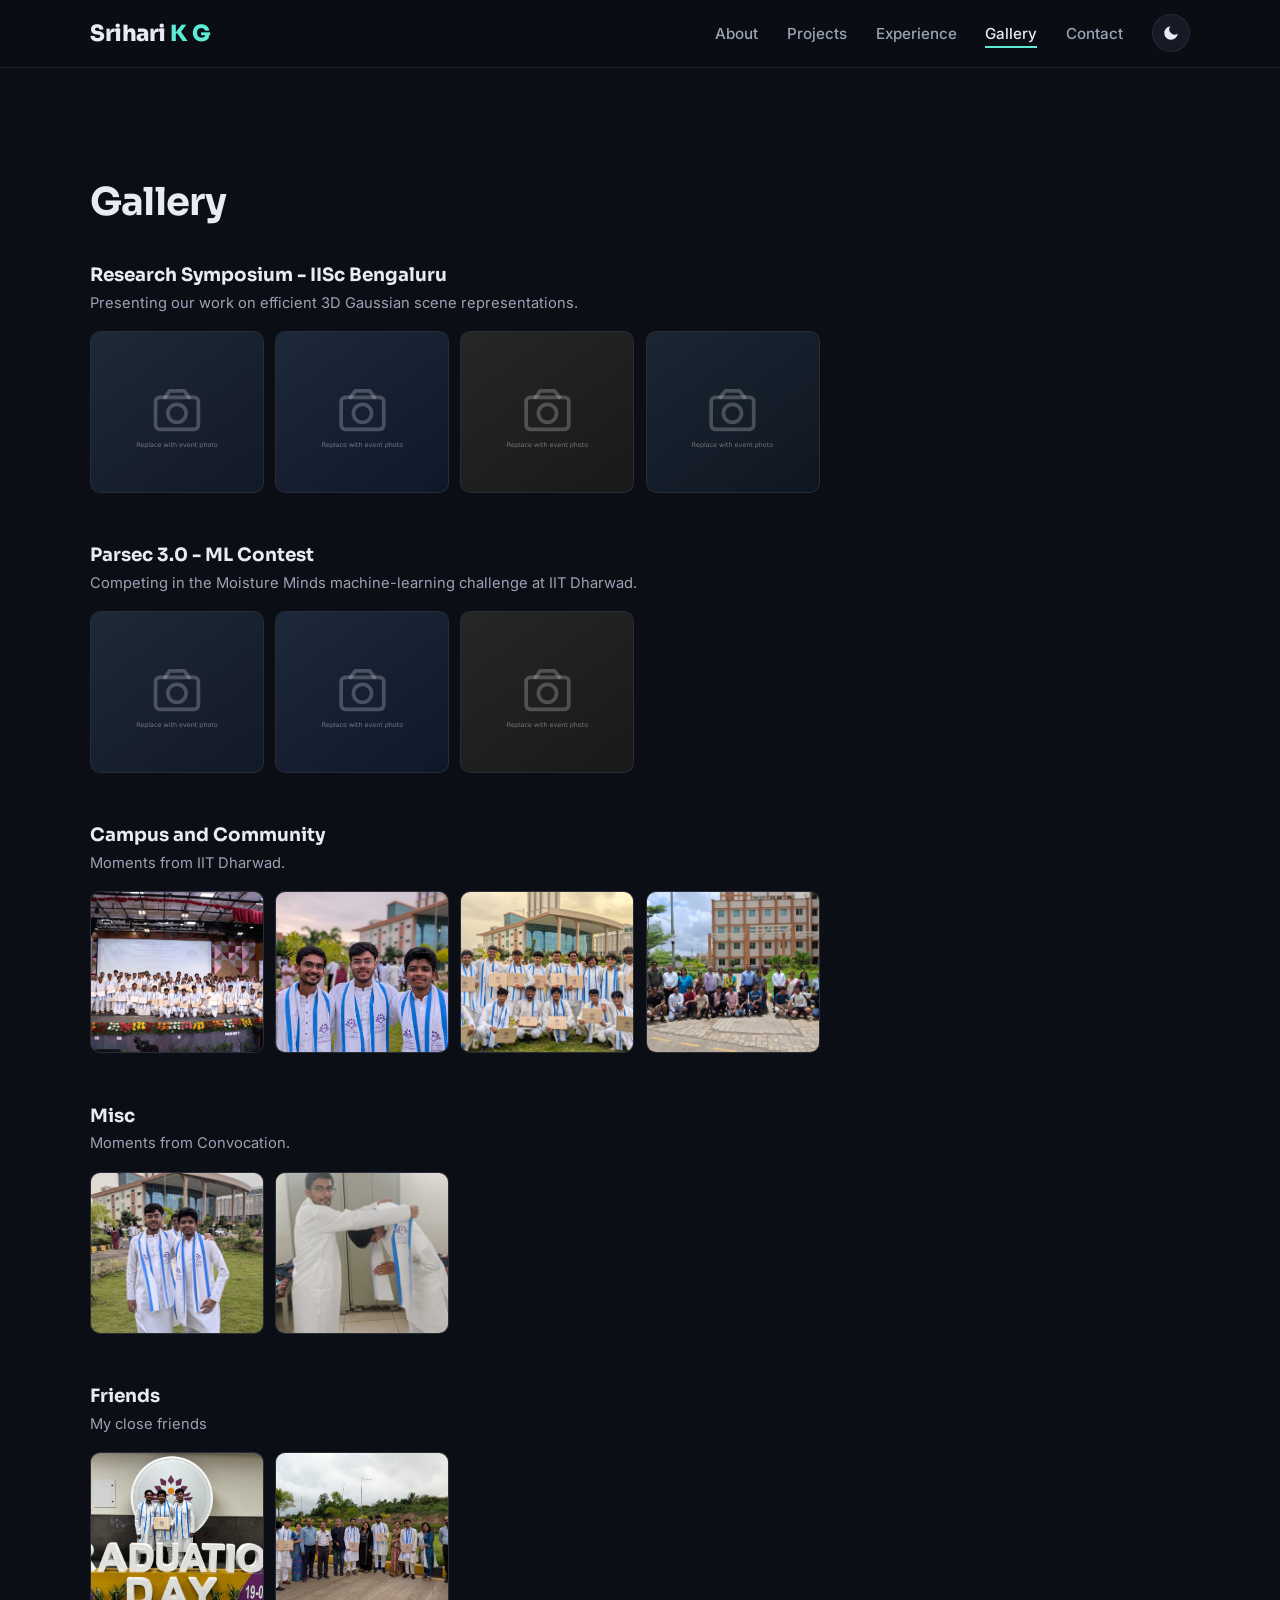
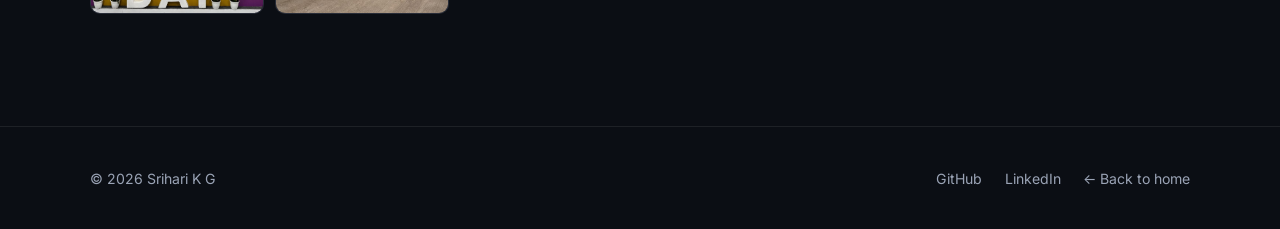
==== gallery.html @ bcfb6f8f "portfolio site" ====
<!DOCTYPE html>
<html lang="en">
<head>
  <meta charset="UTF-8" />
  <meta name="viewport" content="width=device-width, initial-scale=1.0" />

  <title>Gallery — Srihari K G</title>
  <meta name="description" content="Event photos — Srihari K G. Research symposiums, contests and campus life at IISc Bengaluru and IIT Dharwad." />
  <meta name="author" content="Srihari K G" />
  <link rel="canonical" href="https://sriharikg2003.github.io/gallery.html" />
  <link rel="icon" type="image/svg+xml" href="assets/favicon.svg" />
  <meta name="theme-color" content="#0b0e14" />

  <link rel="preconnect" href="https://fonts.googleapis.com" />
  <link rel="preconnect" href="https://fonts.gstatic.com" crossorigin />
  <link rel="stylesheet" href="https://fonts.googleapis.com/css2?family=Sora:wght@400;600;700;800&family=Inter:wght@400;500;600&display=swap" media="print" onload="this.media='all'" />
  <noscript><link rel="stylesheet" href="https://fonts.googleapis.com/css2?family=Sora:wght@400;600;700;800&family=Inter:wght@400;500;600&display=swap" /></noscript>

  <link rel="stylesheet" href="css/style.css" />

  <!-- Set theme before paint to avoid flash of wrong theme -->
  <script>
    document.documentElement.dataset.theme = localStorage.getItem('theme') || 'dark';
  </script>
</head>
<body>

  <a class="skip-link" href="#main">Skip to content</a>

  <!-- ============ HEADER / NAV (links back to the main page) ============ -->
  <header class="site-header" id="top">
    <nav class="nav container" aria-label="Primary">
      <a class="nav__logo" href="index.html" aria-label="Home">Srihari <span class="accent">K G</span></a>

      <button class="nav__toggle" aria-label="Open menu" aria-expanded="false" aria-controls="nav-menu">
        <span></span><span></span><span></span>
      </button>

      <ul class="nav__menu" id="nav-menu">
        <li><a href="index.html#about" class="nav__link">About</a></li>
        <li><a href="index.html#projects" class="nav__link">Projects</a></li>
        <li><a href="index.html#experience" class="nav__link">Experience</a></li>
        <li><a href="gallery.html" class="nav__link is-active" aria-current="page">Gallery</a></li>
        <li><a href="index.html#contact" class="nav__link">Contact</a></li>
        <li>
          <button class="theme-toggle" id="theme-toggle" aria-label="Toggle dark / light mode">
            <svg class="icon-sun" viewBox="0 0 24 24" width="18" height="18" aria-hidden="true"><circle cx="12" cy="12" r="5" fill="currentColor"/><g stroke="currentColor" stroke-width="2" stroke-linecap="round"><path d="M12 2v2M12 20v2M4.9 4.9l1.4 1.4M17.7 17.7l1.4 1.4M2 12h2M20 12h2M4.9 19.1l1.4-1.4M17.7 6.3l1.4-1.4"/></g></svg>
            <svg class="icon-moon" viewBox="0 0 24 24" width="18" height="18" aria-hidden="true"><path fill="currentColor" d="M21 12.8A9 9 0 1 1 11.2 3a7 7 0 0 0 9.8 9.8z"/></svg>
          </button>
        </li>
      </ul>
    </nav>
  </header>

  <main id="main">
    <!-- ============ GALLERY ============ -->
    <section class="section gallery" id="gallery" aria-labelledby="gallery-title">
      <div class="container">
        <h2 class="section__title reveal" id="gallery-title">Gallery</h2>
        <!-- Event photo groups rendered from js/gallery.js
             (auto-generated from assets/gallery/ folders) -->
        <div id="gallery-events"></div>
      </div>
    </section>
  </main>

  <!-- ============ FOOTER ============ -->
  <footer class="footer">
    <div class="container footer__inner">
      <p>© <span id="year"></span> Srihari K G</p>
      <ul class="footer__links">
        <li><a href="https://github.com/sriharikg2003/" target="_blank" rel="noopener">GitHub</a></li>
        <li><a href="https://www.linkedin.com/in/srihari-k-g-91931a1ab/" target="_blank" rel="noopener">LinkedIn</a></li>
        <li><a href="index.html">← Back to home</a></li>
      </ul>
    </div>
  </footer>

  <!-- ============ LIGHTBOX MODAL (populated by JS) ============ -->
  <div class="lightbox" id="lightbox" role="dialog" aria-modal="true" aria-labelledby="lb-title" hidden>
    <div class="lightbox__backdrop" data-lb-close></div>
    <div class="lightbox__panel">
      <button class="lightbox__close" data-lb-close aria-label="Close dialog">✕</button>

      <div class="lightbox__media">
        <button class="lightbox__nav lightbox__nav--prev" data-lb-prev aria-label="Previous image">‹</button>
        <img class="lightbox__img" id="lb-img" src="" alt="" />
        <button class="lightbox__nav lightbox__nav--next" data-lb-next aria-label="Next image">›</button>
        <div class="lightbox__dots" id="lb-dots" aria-hidden="true"></div>
      </div>

      <div class="lightbox__body">
        <h3 id="lb-title"></h3>
        <p id="lb-desc"></p>
        <ul class="lightbox__stack" id="lb-stack" aria-label="Tech stack"></ul>
        <div class="lightbox__links" id="lb-links"></div>
      </div>
    </div>
  </div>

  <script src="js/data.js"></script>
  <script src="js/gallery.js"></script>
  <script src="js/main.js"></script>
</body>
</html>
---- css/style.css ----
/* ============================================================
   style.css — Srihari K G portfolio
   Design tokens → base → components → sections → responsive
   ============================================================ */

/* ---------- 1. Design tokens ---------- */
:root {
  /* type */
  --font-display: 'Sora', system-ui, -apple-system, sans-serif;
  --font-body: 'Inter', system-ui, -apple-system, sans-serif;

  /* fluid type scale */
  --fs-hero: clamp(2.6rem, 8vw, 5.5rem);
  --fs-h2: clamp(1.6rem, 4vw, 2.4rem);
  --fs-lg: clamp(1.05rem, 2vw, 1.25rem);

  /* layout */
  --container: 1100px;
  --radius: 14px;
  --gutter: clamp(1rem, 4vw, 2rem);

  /* motion */
  --ease: cubic-bezier(.22, .61, .36, 1);
  --speed: .45s;
}

/* dark theme (default) */
:root[data-theme='dark'] {
  --bg: #0b0e14;
  --bg-alt: #11141d;
  --surface: #161a26;
  --surface-2: #1d2230;
  --text: #e8ebf2;
  --text-muted: #9aa3b5;
  --accent: #5eead4;          /* teal */
  --accent-2: #818cf8;        /* indigo */
  --accent-contrast: #052e2b; /* text on accent */
  --border: rgba(255, 255, 255, .08);
  --shadow: 0 20px 50px -20px rgba(0, 0, 0, .6);
  --blob-opacity: .35;
}

/* light theme */
:root[data-theme='light'] {
  --bg: #f8f9fc;
  --bg-alt: #eef1f7;
  --surface: #ffffff;
  --surface-2: #f1f3f9;
  --text: #171c28;
  --text-muted: #5a647a;
  --accent: #0d9488;
  --accent-2: #6366f1;
  --accent-contrast: #ffffff;
  --border: rgba(20, 26, 40, .1);
  --shadow: 0 20px 50px -25px rgba(30, 40, 70, .25);
  --blob-opacity: .22;
}

/* ---------- 2. Base / reset ---------- */
*, *::before, *::after { box-sizing: border-box; }

html {
  scroll-behavior: smooth;
  scroll-padding-top: 5rem; /* offset for sticky header */
}

body {
  margin: 0;
  font-family: var(--font-body);
  font-size: 1rem;
  line-height: 1.65;
  color: var(--text);
  background: var(--bg);
  transition: background var(--speed), color var(--speed);
  -webkit-font-smoothing: antialiased;
}

img { max-width: 100%; display: block; }
ul { list-style: none; margin: 0; padding: 0; }
a { color: var(--accent); text-decoration: none; }
a:hover { text-decoration: none; }

h1, h2, h3 { font-family: var(--font-display); line-height: 1.15; margin: 0 0 .6em; }

.container { width: min(var(--container), 100% - 2 * var(--gutter)); margin-inline: auto; }
.accent { color: var(--accent); }

/* visible focus for keyboard users */
:focus-visible { outline: 2px solid var(--accent); outline-offset: 3px; border-radius: 4px; }

.skip-link {
  position: absolute; left: -999px; top: 0; z-index: 100;
  background: var(--accent); color: var(--accent-contrast);
  padding: .6rem 1rem; border-radius: 0 0 8px 0; font-weight: 600;
}
.skip-link:focus { left: 0; }

/* ---------- 4. Header / nav ---------- */
.site-header {
  position: sticky; top: 0; z-index: 50;
  background: color-mix(in srgb, var(--bg) 80%, transparent);
  backdrop-filter: blur(12px);
  -webkit-backdrop-filter: blur(12px);
  border-bottom: 1px solid var(--border);
  transition: background var(--speed);
}

.nav {
  display: flex; align-items: center; justify-content: space-between;
  padding-block: .9rem;
}

.nav__logo {
  font-family: var(--font-display);
  font-weight: 800; font-size: 1.4rem;
  color: var(--text); letter-spacing: -.02em;
}

.nav__menu { display: flex; align-items: center; gap: 1.8rem; }

.nav__link {
  color: var(--text-muted); font-weight: 500; font-size: .95rem;
  position: relative; padding-block: .3rem;
  transition: color .25s;
}
.nav__link::after {
  content: ''; position: absolute; left: 0; bottom: 0;
  width: 100%; height: 2px; background: var(--accent);
  transform: scaleX(0); transform-origin: right;
  transition: transform .3s var(--ease);
}
.nav__link:hover, .nav__link.is-active { color: var(--text); }
.nav__link:hover::after, .nav__link.is-active::after { transform: scaleX(1); transform-origin: left; }

/* theme toggle */
.theme-toggle {
  display: grid; place-items: center;
  width: 38px; height: 38px;
  border: 1px solid var(--border); border-radius: 50%;
  background: var(--surface); color: var(--text);
  cursor: pointer;
  transition: transform .25s var(--ease), background .25s;
}
.theme-toggle:hover { transform: rotate(20deg) scale(1.08); }
:root[data-theme='dark'] .icon-sun { display: none; }
:root[data-theme='light'] .icon-moon { display: none; }

/* hamburger (mobile) */
.nav__toggle {
  display: none;
  flex-direction: column; gap: 5px;
  background: none; border: 0; cursor: pointer; padding: .5rem;
}
.nav__toggle span {
  width: 24px; height: 2px; background: var(--text);
  transition: transform .3s var(--ease), opacity .3s;
}
.nav__toggle[aria-expanded='true'] span:nth-child(1) { transform: translateY(7px) rotate(45deg); }
.nav__toggle[aria-expanded='true'] span:nth-child(2) { opacity: 0; }
.nav__toggle[aria-expanded='true'] span:nth-child(3) { transform: translateY(-7px) rotate(-45deg); }

/* ---------- 5. Buttons ---------- */
.btn {
  display: inline-flex; align-items: center; gap: .5rem;
  padding: .8rem 1.6rem;
  font-family: var(--font-display); font-weight: 600; font-size: .95rem;
  border-radius: 999px; border: 1.5px solid transparent;
  cursor: pointer;
  transition: transform .25s var(--ease), box-shadow .25s, background .25s, color .25s;
}
.btn:hover { transform: translateY(-2px); }
.btn:active { transform: translateY(0); }
.btn--sm { padding: .55rem 1.1rem; font-size: .85rem; }

.btn--primary {
  background: var(--accent); color: var(--accent-contrast);
  box-shadow: 0 8px 24px -8px var(--accent);
}
.btn--primary:hover { box-shadow: 0 12px 30px -8px var(--accent); }

.btn--ghost {
  border-color: var(--accent); color: var(--accent); background: transparent;
}
.btn--ghost:hover { background: color-mix(in srgb, var(--accent) 12%, transparent); }

/* ---------- 6. Hero ---------- */
.hero {
  min-height: 100svh;
  display: flex; align-items: center;
  position: relative; overflow: hidden;
}

.hero__bg { position: absolute; inset: 0; z-index: -1; }

/* soft gradient blobs with slow drift */
.blob {
  position: absolute; border-radius: 50%;
  filter: blur(90px); opacity: var(--blob-opacity);
}
.blob--1 {
  width: 520px; height: 520px;
  background: var(--accent);
  top: -10%; right: -8%;
  animation: drift 18s ease-in-out infinite alternate;
}
.blob--2 {
  width: 420px; height: 420px;
  background: var(--accent-2);
  bottom: -12%; left: -6%;
  animation: drift 22s ease-in-out infinite alternate-reverse;
}
@keyframes drift {
  from { transform: translate(0, 0) scale(1); }
  to   { transform: translate(-60px, 50px) scale(1.15); }
}

/* faint grid texture */
.grid-overlay {
  position: absolute; inset: 0;
  background-image:
    linear-gradient(var(--border) 1px, transparent 1px),
    linear-gradient(90deg, var(--border) 1px, transparent 1px);
  background-size: 64px 64px;
  mask-image: radial-gradient(ellipse 70% 60% at 50% 40%, black 30%, transparent 75%);
  -webkit-mask-image: radial-gradient(ellipse 70% 60% at 50% 40%, black 30%, transparent 75%);
}

.hero__inner {
  padding-block: 7rem 4rem;
  display: grid;
  grid-template-columns: 1fr auto;
  align-items: center;
  gap: clamp(2rem, 5vw, 4rem);
}

/* portrait with gradient ring */
.hero__portrait {
  margin: 0;
  width: clamp(230px, 26vw, 340px);
  aspect-ratio: 1;
  padding: 6px; /* ring thickness */
  border-radius: 50%;
  background: linear-gradient(140deg, var(--accent), var(--accent-2));
  box-shadow: 0 24px 60px -24px color-mix(in srgb, var(--accent) 55%, transparent);
  animation: float 6s ease-in-out infinite alternate;
}
.hero__portrait img {
  width: 100%; height: 100%;
  object-fit: cover;
  border-radius: 50%;
  border: 5px solid var(--bg);
}
@keyframes float {
  from { transform: translateY(-8px); }
  to   { transform: translateY(8px); }
}

.hero__kicker {
  color: var(--accent);
  font-family: var(--font-display); font-weight: 600;
  letter-spacing: .12em; text-transform: uppercase; font-size: .85rem;
  margin: 0 0 .8rem;
}

.hero__title {
  font-size: var(--fs-hero);
  font-weight: 800; letter-spacing: -.03em;
  background: linear-gradient(95deg, var(--text) 30%, var(--accent) 90%);
  -webkit-background-clip: text; background-clip: text;
  -webkit-text-fill-color: transparent; color: transparent;
}

.hero__tagline {
  font-family: var(--font-display);
  font-size: clamp(1.15rem, 3vw, 1.7rem);
  font-weight: 600; color: var(--text-muted);
  min-height: 1.6em; margin: 0 0 1rem;
}
.caret {
  display: inline-block; width: 2px; height: 1.1em;
  background: var(--accent); vertical-align: text-bottom;
  margin-left: 2px;
  animation: blink 1s steps(1) infinite;
}
@keyframes blink { 50% { opacity: 0; } }

.hero__sub { max-width: 56ch; color: var(--text-muted); font-size: var(--fs-lg); }

/* affiliation rows with institute logos */
.hero__affil {
  display: flex; flex-wrap: wrap; gap: 1rem 2.2rem;
  margin-top: 1.4rem;
}
.hero__affil li { display: flex; align-items: center; gap: .75rem; }
.hero__affil img {
  width: 44px; height: auto;
  background: #fff; /* emblems stay legible on dark backgrounds */
  border-radius: 9px; padding: 4px;
}
.hero__affil strong { display: block; font-size: .95rem; }
.hero__affil span { display: block; font-size: .82rem; color: var(--text-muted); }

.hero__cta { display: flex; flex-wrap: wrap; gap: 1rem; margin-top: 2rem; }

.hero__social { display: flex; gap: 1.1rem; margin-top: 2.4rem; }
.hero__social a {
  color: var(--text-muted);
  transition: color .25s, transform .25s var(--ease);
  display: inline-block;
}
.hero__social a:hover { color: var(--accent); transform: translateY(-3px); }

/* scroll hint mouse */
.scroll-hint {
  position: absolute; left: 50%; bottom: 2rem;
  transform: translateX(-50%);
}
.scroll-hint__mouse {
  display: block; width: 24px; height: 38px;
  border: 2px solid var(--text-muted); border-radius: 14px;
  position: relative;
}
.scroll-hint__mouse::after {
  content: ''; position: absolute; left: 50%; top: 7px;
  width: 3px; height: 7px; border-radius: 2px;
  background: var(--accent);
  transform: translateX(-50%);
  animation: scrollwheel 1.6s ease-in-out infinite;
}
@keyframes scrollwheel {
  0% { opacity: 1; transform: translate(-50%, 0); }
  70% { opacity: 0; transform: translate(-50%, 12px); }
  100% { opacity: 0; }
}

/* ---------- 7. Sections (shared) ---------- */
.section { padding-block: clamp(4rem, 9vw, 7rem); }
.section:nth-of-type(even) { background: var(--bg-alt); transition: background var(--speed); }

.section__title {
  font-size: var(--fs-h2); font-weight: 700;
  letter-spacing: -.02em; margin-bottom: 2.5rem;
  display: flex; align-items: baseline; gap: .6rem;
}
.section__num {
  color: var(--accent); font-size: .6em;
  font-weight: 600; font-family: var(--font-display);
}

/* scroll reveal: hidden until .is-visible added by IntersectionObserver */
.reveal {
  opacity: 0; transform: translateY(28px);
  transition: opacity .7s var(--ease), transform .7s var(--ease);
}
.reveal.is-visible { opacity: 1; transform: none; }
/* stagger siblings slightly */
.reveal.is-visible:nth-child(2) { transition-delay: .08s; }
.reveal.is-visible:nth-child(3) { transition-delay: .16s; }
.reveal.is-visible:nth-child(4) { transition-delay: .24s; }

/* ---------- 8. About ---------- */
.about__grid {
  display: grid; gap: 3rem;
  grid-template-columns: 1.2fr .8fr;
  align-items: start;
}
.about__bio p { color: var(--text-muted); margin-top: 0; }
.about__bio strong { color: var(--text); }
.about__bio .btn { margin-top: .8rem; }

.about__skills-title {
  font-size: 1.05rem; color: var(--text);
  margin-bottom: 1.2rem;
}

/* grouped skill lists — understated, professional */
.skill-group { margin-bottom: 1.4rem; }
.skill-group:last-child { margin-bottom: 0; }
.skill-group h4 {
  font-family: var(--font-display); font-size: .78rem; font-weight: 600;
  letter-spacing: .08em; text-transform: uppercase;
  color: var(--text-muted);
  margin: 0 0 .6rem;
}
.skill-tags { display: flex; flex-wrap: wrap; gap: .45rem; }
.skill-tags li {
  font-size: .84rem; font-weight: 500;
  color: var(--text);
  background: var(--surface);
  border: 1px solid var(--border); border-radius: 8px;
  padding: .35rem .75rem;
  transition: border-color .25s;
}
.skill-tags li:hover { border-color: var(--accent); }

/* bio now spans the About section on its own — keep line length readable */
.about__bio { max-width: 760px; }
.about__bio p { font-size: 1.05rem; line-height: 1.75; }

/* ---------- 8b. Publications ---------- */
.pub-list { display: flex; flex-direction: column; gap: 2.4rem; }

.pub-year {
  font-family: var(--font-display); font-weight: 700;
  font-size: 1.4rem; color: var(--text-muted);
  margin: 0 0 1.4rem;
  padding-bottom: .7rem;
  border-bottom: 1px solid var(--border);
}

.pub {
  display: grid;
  grid-template-columns: 300px 1fr;
  gap: 1.8rem;
  align-items: start;
  padding-bottom: 2rem;
}
.pub + .pub { border-top: 1px solid var(--border); padding-top: 2rem; }

.pub__thumb {
  display: block; width: 100%; padding: 0;
  border: 1px solid var(--border); border-radius: var(--radius);
  background: #fff; overflow: hidden; cursor: pointer;
  transition: border-color .25s, transform .25s var(--ease), box-shadow .25s;
}
.pub__thumb img { display: block; width: 100%; height: auto; }
.pub__thumb:hover {
  border-color: var(--accent); transform: translateY(-3px);
  box-shadow: 0 18px 40px -22px color-mix(in srgb, var(--accent) 60%, transparent);
}

.pub__body { min-width: 0; }
.pub__title {
  font-family: var(--font-display); font-weight: 700;
  font-size: 1.18rem; line-height: 1.35; color: var(--text);
  margin: 0 0 .6rem;
}
.pub__authors { color: var(--text-muted); margin: 0 0 .5rem; line-height: 1.6; }
.pub__me { color: var(--text); font-weight: 600; text-decoration: underline; text-underline-offset: 3px; }

.pub__venue { color: var(--text); font-weight: 600; margin: 0 0 1rem; }
.pub__badge {
  display: inline-block; font-family: var(--font-display);
  font-size: .72rem; font-weight: 600; letter-spacing: .04em;
  color: var(--accent);
  background: color-mix(in srgb, var(--accent) 12%, transparent);
  border: 1px solid color-mix(in srgb, var(--accent) 35%, transparent);
  border-radius: 999px; padding: .15rem .6rem; vertical-align: middle;
}

.pub__links { display: flex; flex-wrap: wrap; gap: .6rem; }
.pub__btn {
  font-family: var(--font-display); font-weight: 600; font-size: .85rem;
  padding: .45rem 1rem; border-radius: 8px;
  border: 1px solid var(--border); background: var(--surface);
  color: var(--text);
  transition: border-color .25s, color .25s, background .25s;
}
a.pub__btn:hover { border-color: var(--accent); color: var(--accent); }
.pub__btn.is-soon { color: var(--text-muted); cursor: not-allowed; opacity: .7; }

@media (max-width: 620px) {
  .pub { grid-template-columns: 1fr; gap: 1.1rem; }
  .pub__thumb { max-width: 360px; }
}

/* ---------- 9. Projects ---------- */
.filters { display: flex; flex-wrap: wrap; gap: .6rem; margin-bottom: 2.2rem; }

.filter-btn {
  padding: .5rem 1.15rem;
  border-radius: 999px; border: 1px solid var(--border);
  background: var(--surface); color: var(--text-muted);
  font-family: var(--font-display); font-weight: 600; font-size: .85rem;
  cursor: pointer;
  transition: background .25s, color .25s, border-color .25s, transform .2s var(--ease);
}
.filter-btn:hover { transform: translateY(-2px); border-color: var(--accent); color: var(--text); }
.filter-btn.is-active {
  background: var(--accent); color: var(--accent-contrast); border-color: var(--accent);
}

.projects-grid {
  display: grid; gap: 1.5rem;
  grid-template-columns: repeat(auto-fill, minmax(310px, 1fr));
}

.project-card {
  background: var(--surface);
  border: 1px solid var(--border); border-radius: var(--radius);
  overflow: hidden;
  display: flex; flex-direction: column;
  transition: transform .35s var(--ease), box-shadow .35s, opacity .4s var(--ease), scale .4s var(--ease);
  cursor: pointer;
}
.project-card:hover { transform: translateY(-6px); box-shadow: var(--shadow); }

/* filtering states */
.project-card.is-hidden { display: none; }
.project-card.is-entering { opacity: 0; scale: .92; }

.project-card__media { position: relative; aspect-ratio: 16 / 10; overflow: hidden; }
.project-card__media img {
  width: 100%; height: 100%; object-fit: cover;
  transition: transform .6s var(--ease);
}
.project-card:hover .project-card__media img { transform: scale(1.06); }

/* hover overlay */
.project-card__overlay {
  position: absolute; inset: 0;
  display: grid; place-items: center;
  background: color-mix(in srgb, var(--bg) 55%, transparent);
  backdrop-filter: blur(2px);
  opacity: 0; transition: opacity .35s var(--ease);
}
.project-card:hover .project-card__overlay,
.project-card:focus-visible .project-card__overlay { opacity: 1; }
.project-card__overlay span {
  font-family: var(--font-display); font-weight: 700;
  color: var(--text);
  border: 1.5px solid var(--accent); border-radius: 999px;
  padding: .55rem 1.3rem; font-size: .9rem;
  background: color-mix(in srgb, var(--surface) 70%, transparent);
}

.project-card__body { padding: 1.2rem 1.3rem 1.4rem; display: flex; flex-direction: column; gap: .6rem; flex: 1; }
.project-card__title { font-size: 1.08rem; margin: 0; }
.project-card__desc {
  color: var(--text-muted); font-size: .9rem; margin: 0;
  display: -webkit-box; -webkit-line-clamp: 3; -webkit-box-orient: vertical; overflow: hidden;
}
.project-card__tags { display: flex; flex-wrap: wrap; gap: .4rem; margin-top: auto; padding-top: .5rem; }
.project-card__tags span {
  font-size: .72rem; font-weight: 600;
  color: var(--accent);
  background: color-mix(in srgb, var(--accent) 12%, transparent);
  padding: .25rem .6rem; border-radius: 999px;
}

/* ---------- 10. Timeline ---------- */
.timeline {
  position: relative;
  margin-left: .4rem;
  padding-left: 2rem;
}
.timeline::before {
  content: ''; position: absolute; left: 0; top: 6px; bottom: 6px;
  width: 2px;
  background: linear-gradient(var(--accent), var(--accent-2));
  border-radius: 2px;
}

.timeline__item { position: relative; padding-bottom: 2.6rem; }
.timeline__item:last-child { padding-bottom: 0; }

.timeline__dot {
  position: absolute; left: calc(-2rem - 7px); top: 4px;
  width: 16px; height: 16px; border-radius: 50%;
  background: var(--bg); border: 3px solid var(--accent);
  transition: background .3s, transform .3s var(--ease);
}
.timeline__item:hover .timeline__dot { background: var(--accent); transform: scale(1.2); }
.timeline__item--education .timeline__dot { border-color: var(--accent-2); }
.timeline__item--education:hover .timeline__dot { background: var(--accent-2); }

.timeline__period {
  font-family: var(--font-display); font-size: .8rem; font-weight: 600;
  color: var(--accent); letter-spacing: .06em; text-transform: uppercase;
}
.timeline__item--education .timeline__period { color: var(--accent-2); }

.timeline__title { font-size: 1.15rem; margin: .2rem 0 .1rem; }
.timeline__org { color: var(--text-muted); font-weight: 500; font-size: .95rem; }
.timeline__points { margin-top: .6rem; color: var(--text-muted); font-size: .92rem; }
.timeline__points li {
  position: relative; padding-left: 1.1rem; margin-bottom: .35rem;
}
.timeline__points li::before {
  content: '▹'; position: absolute; left: 0; color: var(--accent);
}

/* ---------- 10b. Gallery ---------- */
.gallery-event { margin-bottom: 3.2rem; }
.gallery-event:last-child { margin-bottom: 0; }

.gallery-event__head {
  display: flex; align-items: baseline; gap: .9rem; flex-wrap: wrap;
}
.gallery-event__head h3 { font-size: 1.15rem; margin: 0; }
.gallery-event__date {
  font-family: var(--font-display); font-size: .8rem; font-weight: 600;
  color: var(--accent); letter-spacing: .05em;
}
.gallery-event__caption {
  color: var(--text-muted); font-size: .92rem;
  margin: .35rem 0 1rem;
}

.gallery-grid {
  display: grid; gap: .7rem;
  grid-template-columns: repeat(auto-fill, minmax(170px, 1fr));
}
.gallery-grid button {
  display: block; width: 100%;
  padding: 0; border: 1px solid var(--border); border-radius: 10px;
  overflow: hidden; cursor: pointer; background: var(--surface);
  transition: transform .3s var(--ease), box-shadow .3s, border-color .3s;
}
.gallery-grid button:hover {
  transform: translateY(-3px);
  border-color: var(--accent);
  box-shadow: var(--shadow);
}
/* fixed thumbnail height: portrait/landscape photos all crop to tidy tiles */
.gallery-grid img {
  width: 100%; height: 160px; object-fit: cover;
  transition: transform .5s var(--ease);
}
.gallery-grid button:hover img { transform: scale(1.04); }

.gallery-empty { color: var(--text-muted); }

/* ---------- 11. Contact ---------- */
.contact__grid {
  display: grid; gap: 3rem;
  grid-template-columns: 1fr 1.1fr;
  align-items: start;
}

.contact__lead { font-size: var(--fs-lg); color: var(--text-muted); margin-top: 0; }
.contact__email {
  font-family: var(--font-display); font-weight: 700;
  font-size: clamp(1.1rem, 2.6vw, 1.45rem);
  display: inline-block; margin-block: .6rem 1.4rem;
  position: relative;
}
.contact__email::after {
  content: ''; position: absolute; left: 0; bottom: -3px;
  width: 100%; height: 2px; background: var(--accent);
  transform: scaleX(0); transform-origin: right;
  transition: transform .3s var(--ease);
}
.contact__email:hover::after { transform: scaleX(1); transform-origin: left; }

.contact__social { display: flex; gap: 1.4rem; }
.contact__social a { color: var(--text-muted); font-weight: 500; transition: color .25s; }
.contact__social a:hover { color: var(--accent); }

.contact__form {
  background: var(--surface);
  border: 1px solid var(--border); border-radius: var(--radius);
  padding: 1.8rem; box-shadow: var(--shadow);
}
.field { margin-bottom: 1.1rem; }
.field label {
  display: block; font-weight: 600; font-size: .85rem;
  margin-bottom: .35rem;
}
.field input, .field textarea {
  width: 100%;
  background: var(--surface-2); color: var(--text);
  border: 1px solid var(--border); border-radius: 10px;
  padding: .75rem .9rem;
  font-family: inherit; font-size: .95rem;
  transition: border-color .25s, box-shadow .25s;
  resize: vertical;
}
.field input:focus, .field textarea:focus {
  outline: none; border-color: var(--accent);
  box-shadow: 0 0 0 3px color-mix(in srgb, var(--accent) 25%, transparent);
}
.form-status { margin: .8rem 0 0; font-size: .88rem; color: var(--accent); min-height: 1.2em; }

/* ---------- 12. Footer ---------- */
.footer { border-top: 1px solid var(--border); padding-block: 1.6rem; }
.footer__inner {
  display: flex; flex-wrap: wrap; gap: 1rem;
  align-items: center; justify-content: space-between;
  color: var(--text-muted); font-size: .88rem;
}
.footer__links { display: flex; gap: 1.4rem; }
.footer__links a { color: var(--text-muted); transition: color .25s; }
.footer__links a:hover { color: var(--accent); }

/* ---------- 13. Lightbox ---------- */
.lightbox { position: fixed; inset: 0; z-index: 90; display: grid; place-items: center; padding: 1rem; }
.lightbox[hidden] { display: none; }

.lightbox__backdrop {
  position: absolute; inset: 0;
  background: rgba(5, 8, 14, .78);
  backdrop-filter: blur(6px);
  animation: fadeIn .3s var(--ease);
}

.lightbox__panel {
  position: relative; z-index: 1;
  width: min(820px, 100%);
  max-height: calc(100svh - 2rem);
  overflow-y: auto;
  background: var(--surface);
  border: 1px solid var(--border); border-radius: var(--radius);
  box-shadow: var(--shadow);
  animation: popIn .35s var(--ease);
}
@keyframes fadeIn { from { opacity: 0; } }
@keyframes popIn { from { opacity: 0; transform: translateY(24px) scale(.97); } }

.lightbox__close {
  position: absolute; top: .8rem; right: .8rem; z-index: 2;
  width: 38px; height: 38px; border-radius: 50%;
  background: color-mix(in srgb, var(--bg) 60%, transparent);
  color: var(--text); border: 1px solid var(--border);
  font-size: 1rem; cursor: pointer;
  transition: transform .2s var(--ease), background .2s;
}
.lightbox__close:hover { transform: rotate(90deg); background: var(--surface-2); }

.lightbox__media { position: relative; aspect-ratio: 16 / 9; background: var(--bg-alt); }
.lightbox__img { width: 100%; height: 100%; object-fit: cover; }

.lightbox__nav {
  position: absolute; top: 50%; transform: translateY(-50%);
  width: 42px; height: 42px; border-radius: 50%;
  border: 1px solid var(--border);
  background: color-mix(in srgb, var(--bg) 55%, transparent);
  color: var(--text); font-size: 1.5rem; line-height: 1;
  cursor: pointer;
  transition: background .2s, transform .2s var(--ease);
}
.lightbox__nav:hover { background: var(--surface-2); transform: translateY(-50%) scale(1.1); }
.lightbox__nav--prev { left: .8rem; }
.lightbox__nav--next { right: .8rem; }
.lightbox__nav[disabled] { opacity: 0; pointer-events: none; }

.lightbox__dots {
  position: absolute; bottom: .7rem; left: 50%; transform: translateX(-50%);
  display: flex; gap: .4rem;
}
.lightbox__dots i {
  width: 8px; height: 8px; border-radius: 50%;
  background: rgba(255, 255, 255, .45);
  transition: background .2s, transform .2s;
}
.lightbox__dots i.is-active { background: var(--accent); transform: scale(1.25); }

.lightbox__body { padding: 1.5rem 1.7rem 1.8rem; }
.lightbox__body h3 { font-size: 1.3rem; }
.lightbox__body p { color: var(--text-muted); }

.lightbox__stack { display: flex; flex-wrap: wrap; gap: .45rem; margin-block: 1rem; }
.lightbox__stack li {
  font-size: .76rem; font-weight: 600;
  color: var(--accent);
  background: color-mix(in srgb, var(--accent) 12%, transparent);
  padding: .3rem .7rem; border-radius: 999px;
}

.lightbox__links { display: flex; gap: .8rem; flex-wrap: wrap; }

/* lock page scroll while lightbox is open */
body.lightbox-open { overflow: hidden; }

/* ---------- 14. Responsive ---------- */
@media (max-width: 860px) {
  .about__grid, .contact__grid { grid-template-columns: 1fr; }
}

@media (max-width: 720px) {
  .nav__toggle { display: flex; }

  .nav__menu {
    position: fixed; inset: 0 0 0 35%;
    flex-direction: column; justify-content: center;
    background: var(--surface);
    box-shadow: -20px 0 60px rgba(0, 0, 0, .35);
    transform: translateX(110%);
    transition: transform .4s var(--ease);
    z-index: 60;
  }
  .nav__menu.is-open { transform: translateX(0); }
  .nav__link { font-size: 1.1rem; }

  /* hero stacks: portrait above text, centered */
  .hero__inner { padding-top: 6rem; grid-template-columns: 1fr; justify-items: center; text-align: center; gap: 2rem; }
  .hero__portrait { order: -1; width: clamp(170px, 50vw, 230px); }
  .hero__sub { margin-inline: auto; }
  .hero__cta, .hero__social, .hero__affil { justify-content: center; }
  .hero__affil li { text-align: left; }
  .scroll-hint { display: none; }
  .lightbox__body { padding: 1.2rem 1.2rem 1.4rem; }
}

@media (max-width: 380px) {
  .projects-grid { grid-template-columns: 1fr; }
  .btn { padding: .7rem 1.2rem; }
}

/* 4K+ screens: let content breathe a little wider */
@media (min-width: 2200px) {
  :root { --container: 1320px; }
  body { font-size: 1.08rem; }
}

/* ---------- 15. Reduced motion ---------- */
@media (prefers-reduced-motion: reduce) {
  html { scroll-behavior: auto; }
  *, *::before, *::after {
    animation-duration: .01ms !important;
    animation-iteration-count: 1 !important;
    transition-duration: .01ms !important;
  }
  .reveal { opacity: 1; transform: none; }
}
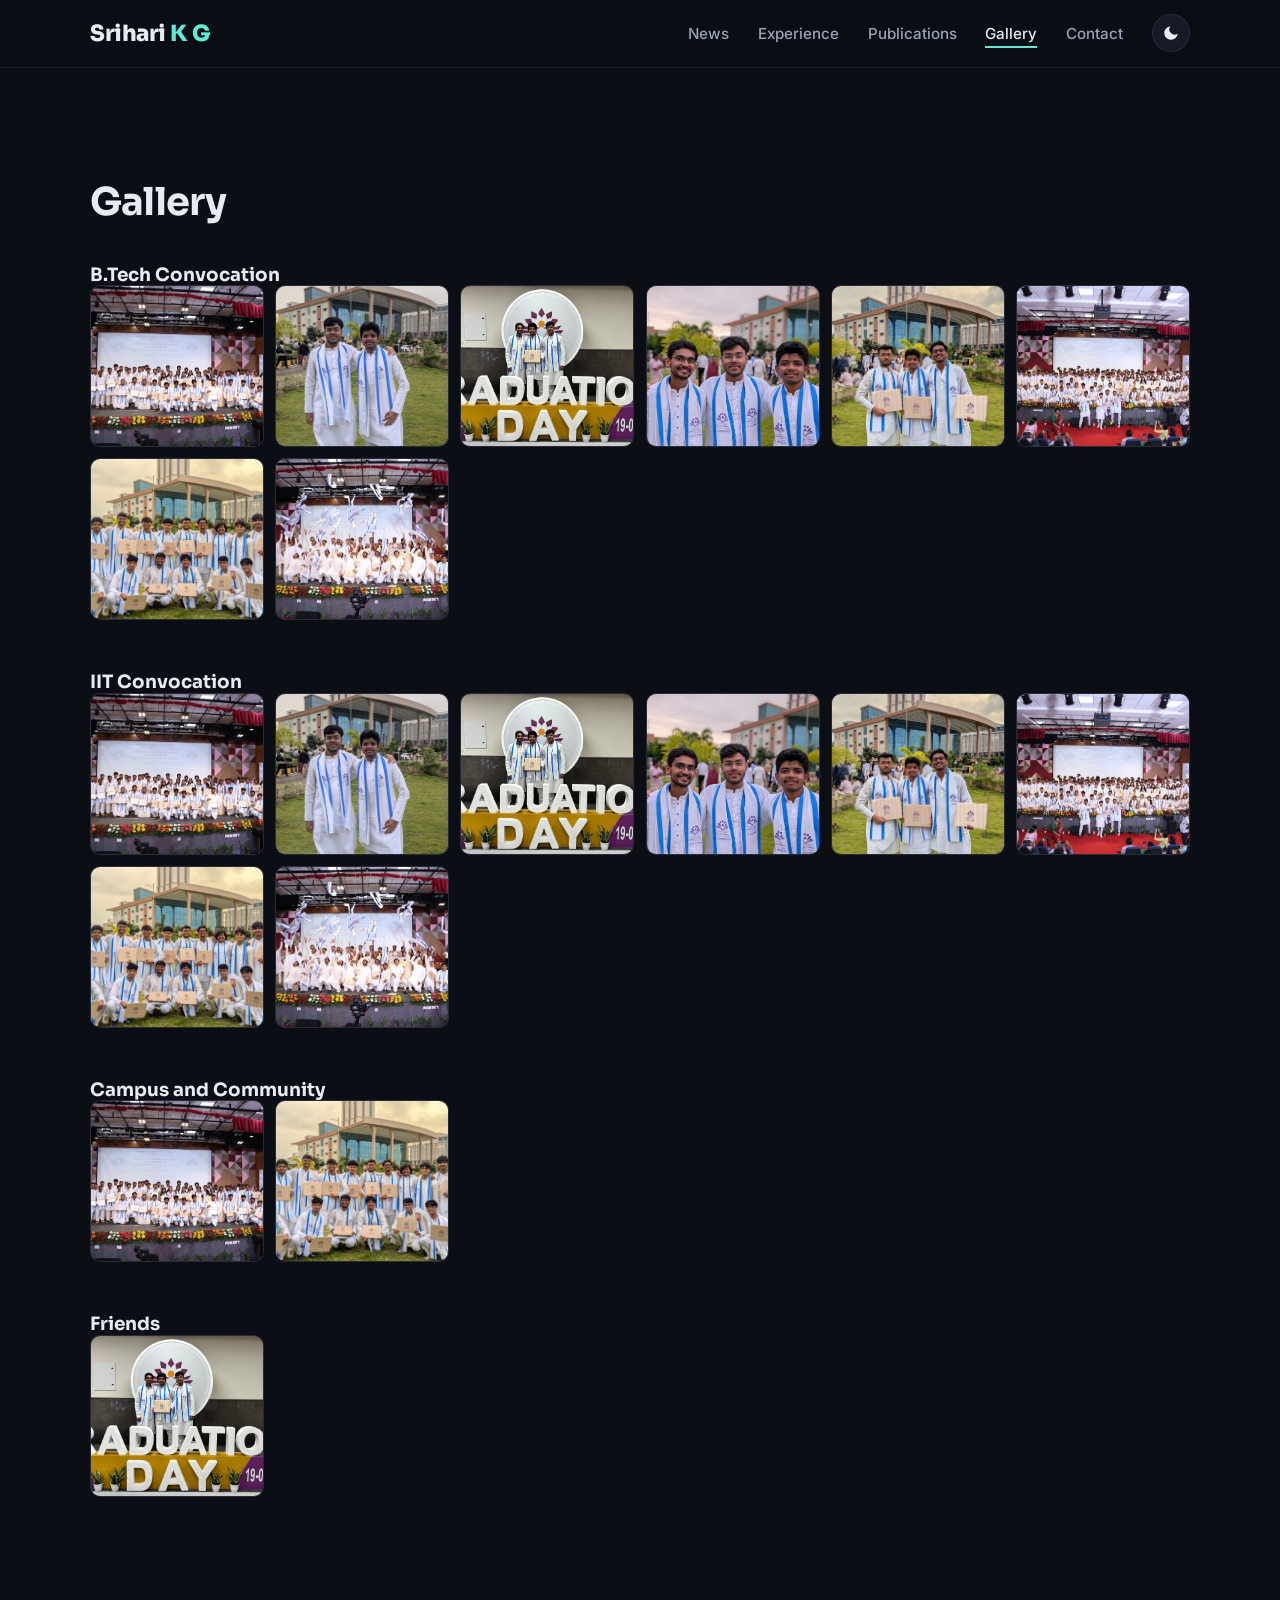
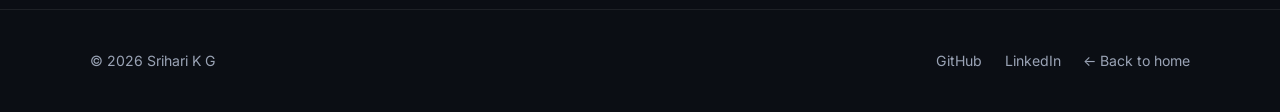
==== commit 41749d87: "update" ====
--- a/gallery.html
+++ b/gallery.html
@@ -37,9 +37,9 @@
       </button>
 
       <ul class="nav__menu" id="nav-menu">
-        <li><a href="index.html#about" class="nav__link">About</a></li>
-        <li><a href="index.html#projects" class="nav__link">Projects</a></li>
+        <li><a href="index.html#news" class="nav__link">News</a></li>
         <li><a href="index.html#experience" class="nav__link">Experience</a></li>
+        <li><a href="index.html#publications" class="nav__link">Publications</a></li>
         <li><a href="gallery.html" class="nav__link is-active" aria-current="page">Gallery</a></li>
         <li><a href="index.html#contact" class="nav__link">Contact</a></li>
         <li>
--- a/css/style.css
+++ b/css/style.css
@@ -397,6 +397,28 @@
 .about__bio { max-width: 760px; }
 .about__bio p { font-size: 1.05rem; line-height: 1.75; }
 
+/* ---------- 8a. Recent News ---------- */
+.news-list { list-style: none; margin: 0; padding: 0; max-width: 880px; }
+.news__item {
+  display: grid;
+  grid-template-columns: 120px 1fr;
+  gap: 1rem;
+  padding: .55rem 0;
+  line-height: 1.6;
+}
+.news__date {
+  font-family: var(--font-display); font-weight: 600;
+  font-size: .92rem; color: var(--accent);
+  white-space: nowrap;
+}
+.news__text { color: var(--text-muted); }
+.news__text strong { color: var(--text); font-weight: 600; }
+.news__text a { color: var(--accent); }
+
+@media (max-width: 540px) {
+  .news__item { grid-template-columns: 1fr; gap: .15rem; }
+}
+
 /* ---------- 8b. Publications ---------- */
 .pub-list { display: flex; flex-direction: column; gap: 2.4rem; }
 
@@ -410,7 +432,7 @@
 
 .pub {
   display: grid;
-  grid-template-columns: 300px 1fr;
+  grid-template-columns: 260px 1fr;
   gap: 1.8rem;
   align-items: start;
   padding-bottom: 2rem;
@@ -423,7 +445,8 @@
   background: #fff; overflow: hidden; cursor: pointer;
   transition: border-color .25s, transform .25s var(--ease), box-shadow .25s;
 }
-.pub__thumb img { display: block; width: 100%; height: auto; }
+/* squarish rectangle — show the whole teaser (no crop), matted on white */
+.pub__thumb img { display: block; width: 100%; height: 175px; object-fit: contain; padding: 12px; box-sizing: border-box; }
 .pub__thumb:hover {
   border-color: var(--accent); transform: translateY(-3px);
   box-shadow: 0 18px 40px -22px color-mix(in srgb, var(--accent) 60%, transparent);
@@ -438,14 +461,14 @@
 .pub__authors { color: var(--text-muted); margin: 0 0 .5rem; line-height: 1.6; }
 .pub__me { color: var(--text); font-weight: 600; text-decoration: underline; text-underline-offset: 3px; }
 
-.pub__venue { color: var(--text); font-weight: 600; margin: 0 0 1rem; }
+.pub__venue { margin: 0 0 1rem; }
 .pub__badge {
   display: inline-block; font-family: var(--font-display);
-  font-size: .72rem; font-weight: 600; letter-spacing: .04em;
+  font-size: .85rem; font-weight: 600; letter-spacing: .02em;
   color: var(--accent);
   background: color-mix(in srgb, var(--accent) 12%, transparent);
   border: 1px solid color-mix(in srgb, var(--accent) 35%, transparent);
-  border-radius: 999px; padding: .15rem .6rem; vertical-align: middle;
+  border-radius: 999px; padding: .3rem .85rem; vertical-align: middle;
 }
 
 .pub__links { display: flex; flex-wrap: wrap; gap: .6rem; }
@@ -622,55 +645,29 @@
 .gallery-empty { color: var(--text-muted); }
 
 /* ---------- 11. Contact ---------- */
-.contact__grid {
-  display: grid; gap: 3rem;
-  grid-template-columns: 1fr 1.1fr;
-  align-items: start;
-}
-
-.contact__lead { font-size: var(--fs-lg); color: var(--text-muted); margin-top: 0; }
-.contact__email {
-  font-family: var(--font-display); font-weight: 700;
-  font-size: clamp(1.1rem, 2.6vw, 1.45rem);
-  display: inline-block; margin-block: .6rem 1.4rem;
-  position: relative;
-}
-.contact__email::after {
-  content: ''; position: absolute; left: 0; bottom: -3px;
-  width: 100%; height: 2px; background: var(--accent);
-  transform: scaleX(0); transform-origin: right;
-  transition: transform .3s var(--ease);
-}
-.contact__email:hover::after { transform: scaleX(1); transform-origin: left; }
-
-.contact__social { display: flex; gap: 1.4rem; }
-.contact__social a { color: var(--text-muted); font-weight: 500; transition: color .25s; }
-.contact__social a:hover { color: var(--accent); }
-
-.contact__form {
-  background: var(--surface);
-  border: 1px solid var(--border); border-radius: var(--radius);
-  padding: 1.8rem; box-shadow: var(--shadow);
-}
-.field { margin-bottom: 1.1rem; }
-.field label {
-  display: block; font-weight: 600; font-size: .85rem;
-  margin-bottom: .35rem;
-}
-.field input, .field textarea {
-  width: 100%;
-  background: var(--surface-2); color: var(--text);
-  border: 1px solid var(--border); border-radius: 10px;
-  padding: .75rem .9rem;
-  font-family: inherit; font-size: .95rem;
-  transition: border-color .25s, box-shadow .25s;
-  resize: vertical;
-}
-.field input:focus, .field textarea:focus {
-  outline: none; border-color: var(--accent);
-  box-shadow: 0 0 0 3px color-mix(in srgb, var(--accent) 25%, transparent);
-}
-.form-status { margin: .8rem 0 0; font-size: .88rem; color: var(--accent); min-height: 1.2em; }
+.contact__text { max-width: 640px; }
+.contact__lead {
+  font-size: var(--fs-lg); color: var(--text-muted);
+  margin-top: 0; margin-bottom: 1.6rem;
+}
+
+.contact__links {
+  display: flex; flex-wrap: wrap; gap: .7rem;
+}
+.contact__item {
+  display: inline-flex; align-items: center; gap: .55rem;
+  padding: .55rem .95rem;
+  border: 1px solid var(--border); border-radius: 8px;
+  color: var(--text); font-weight: 500; font-size: .95rem;
+  transition: border-color .2s var(--ease), color .2s var(--ease), background-color .2s var(--ease);
+}
+.contact__item svg { color: var(--text-muted); transition: color .2s var(--ease); }
+.contact__item:hover {
+  border-color: var(--accent); color: var(--accent);
+  background: color-mix(in srgb, var(--accent) 8%, transparent);
+}
+.contact__item:hover svg { color: var(--accent); }
+
 
 /* ---------- 12. Footer ---------- */
 .footer { border-top: 1px solid var(--border); padding-block: 1.6rem; }
@@ -763,10 +760,6 @@
 body.lightbox-open { overflow: hidden; }
 
 /* ---------- 14. Responsive ---------- */
-@media (max-width: 860px) {
-  .about__grid, .contact__grid { grid-template-columns: 1fr; }
-}
-
 @media (max-width: 720px) {
   .nav__toggle { display: flex; }
 
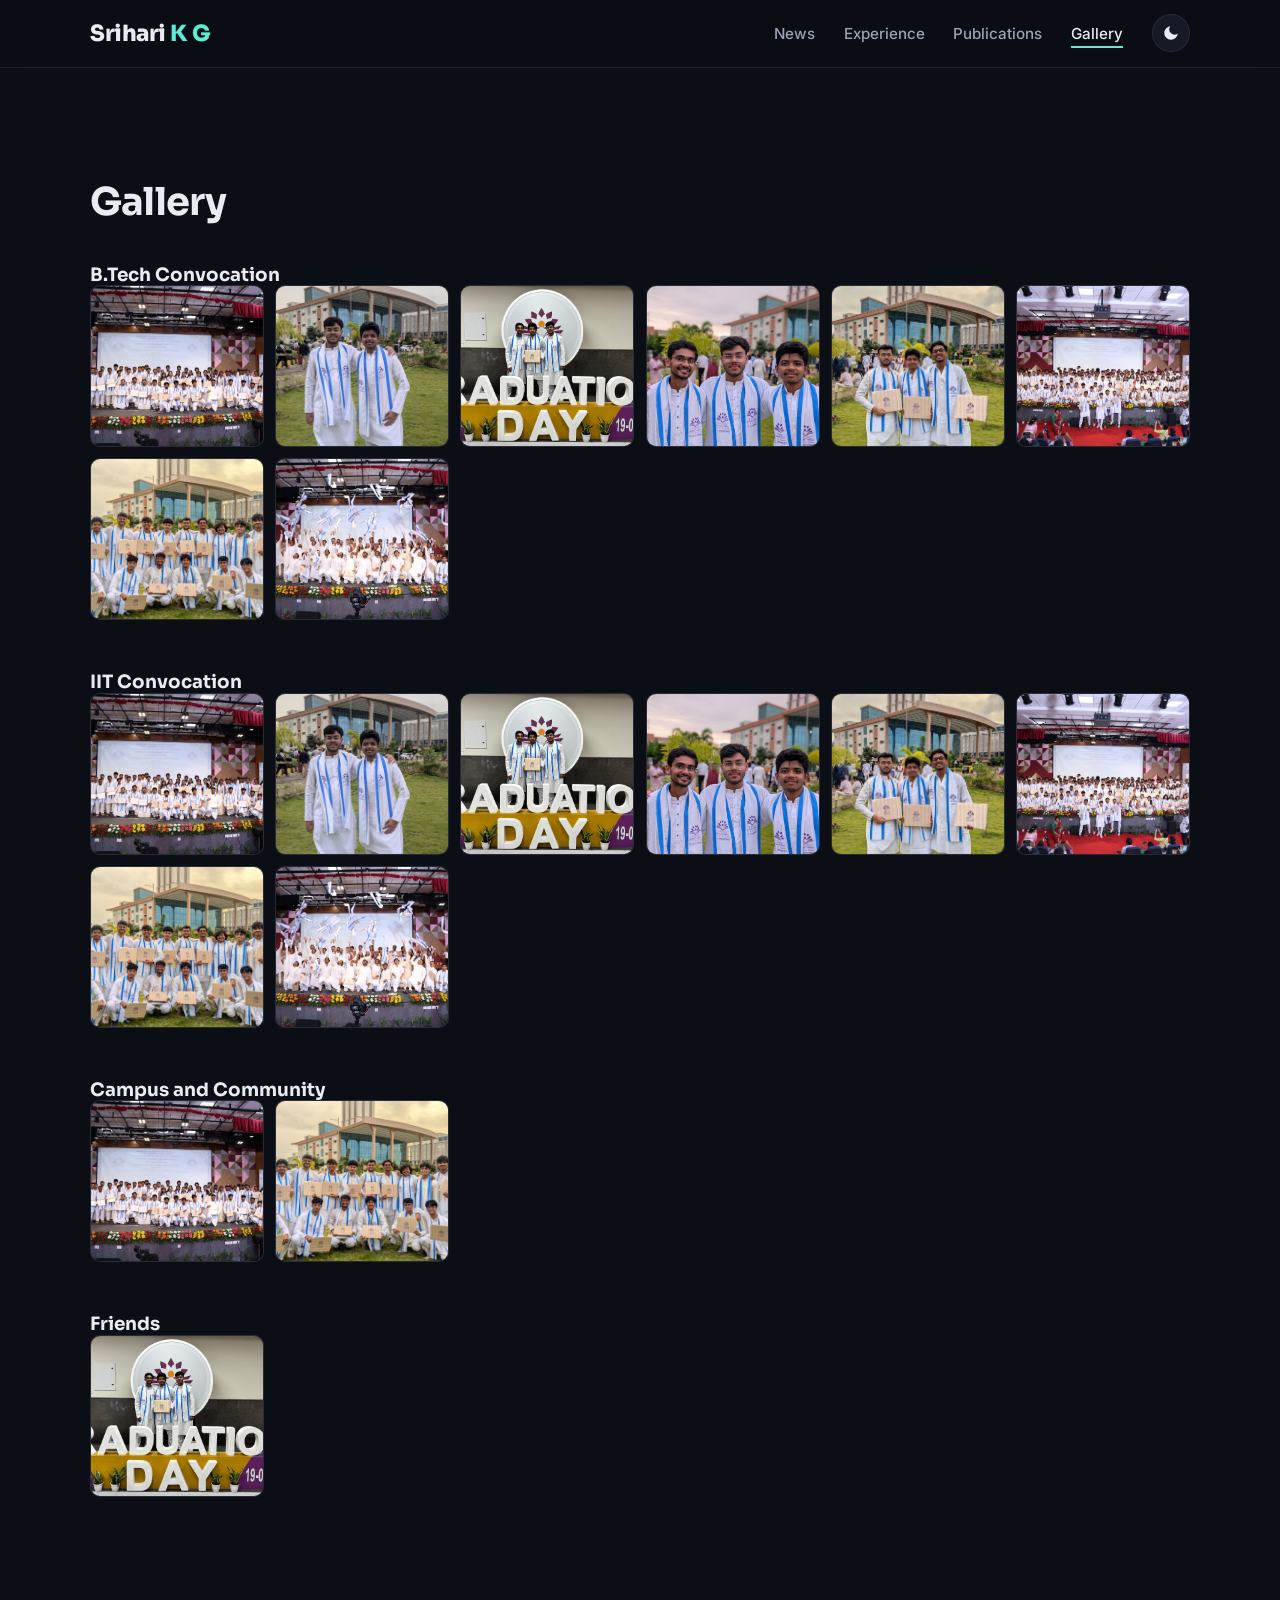
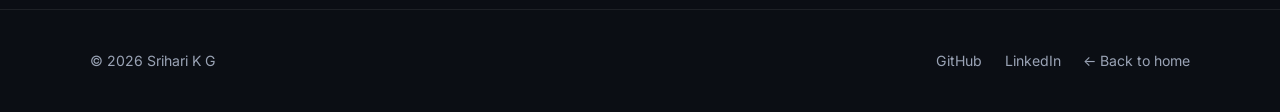
==== commit 71fb0b42: "update" ====
--- a/gallery.html
+++ b/gallery.html
@@ -41,7 +41,6 @@
         <li><a href="index.html#experience" class="nav__link">Experience</a></li>
         <li><a href="index.html#publications" class="nav__link">Publications</a></li>
         <li><a href="gallery.html" class="nav__link is-active" aria-current="page">Gallery</a></li>
-        <li><a href="index.html#contact" class="nav__link">Contact</a></li>
         <li>
           <button class="theme-toggle" id="theme-toggle" aria-label="Toggle dark / light mode">
             <svg class="icon-sun" viewBox="0 0 24 24" width="18" height="18" aria-hidden="true"><circle cx="12" cy="12" r="5" fill="currentColor"/><g stroke="currentColor" stroke-width="2" stroke-linecap="round"><path d="M12 2v2M12 20v2M4.9 4.9l1.4 1.4M17.7 17.7l1.4 1.4M2 12h2M20 12h2M4.9 19.1l1.4-1.4M17.7 6.3l1.4-1.4"/></g></svg>
--- a/css/style.css
+++ b/css/style.css
@@ -644,31 +644,6 @@
 
 .gallery-empty { color: var(--text-muted); }
 
-/* ---------- 11. Contact ---------- */
-.contact__text { max-width: 640px; }
-.contact__lead {
-  font-size: var(--fs-lg); color: var(--text-muted);
-  margin-top: 0; margin-bottom: 1.6rem;
-}
-
-.contact__links {
-  display: flex; flex-wrap: wrap; gap: .7rem;
-}
-.contact__item {
-  display: inline-flex; align-items: center; gap: .55rem;
-  padding: .55rem .95rem;
-  border: 1px solid var(--border); border-radius: 8px;
-  color: var(--text); font-weight: 500; font-size: .95rem;
-  transition: border-color .2s var(--ease), color .2s var(--ease), background-color .2s var(--ease);
-}
-.contact__item svg { color: var(--text-muted); transition: color .2s var(--ease); }
-.contact__item:hover {
-  border-color: var(--accent); color: var(--accent);
-  background: color-mix(in srgb, var(--accent) 8%, transparent);
-}
-.contact__item:hover svg { color: var(--accent); }
-
-
 /* ---------- 12. Footer ---------- */
 .footer { border-top: 1px solid var(--border); padding-block: 1.6rem; }
 .footer__inner {
